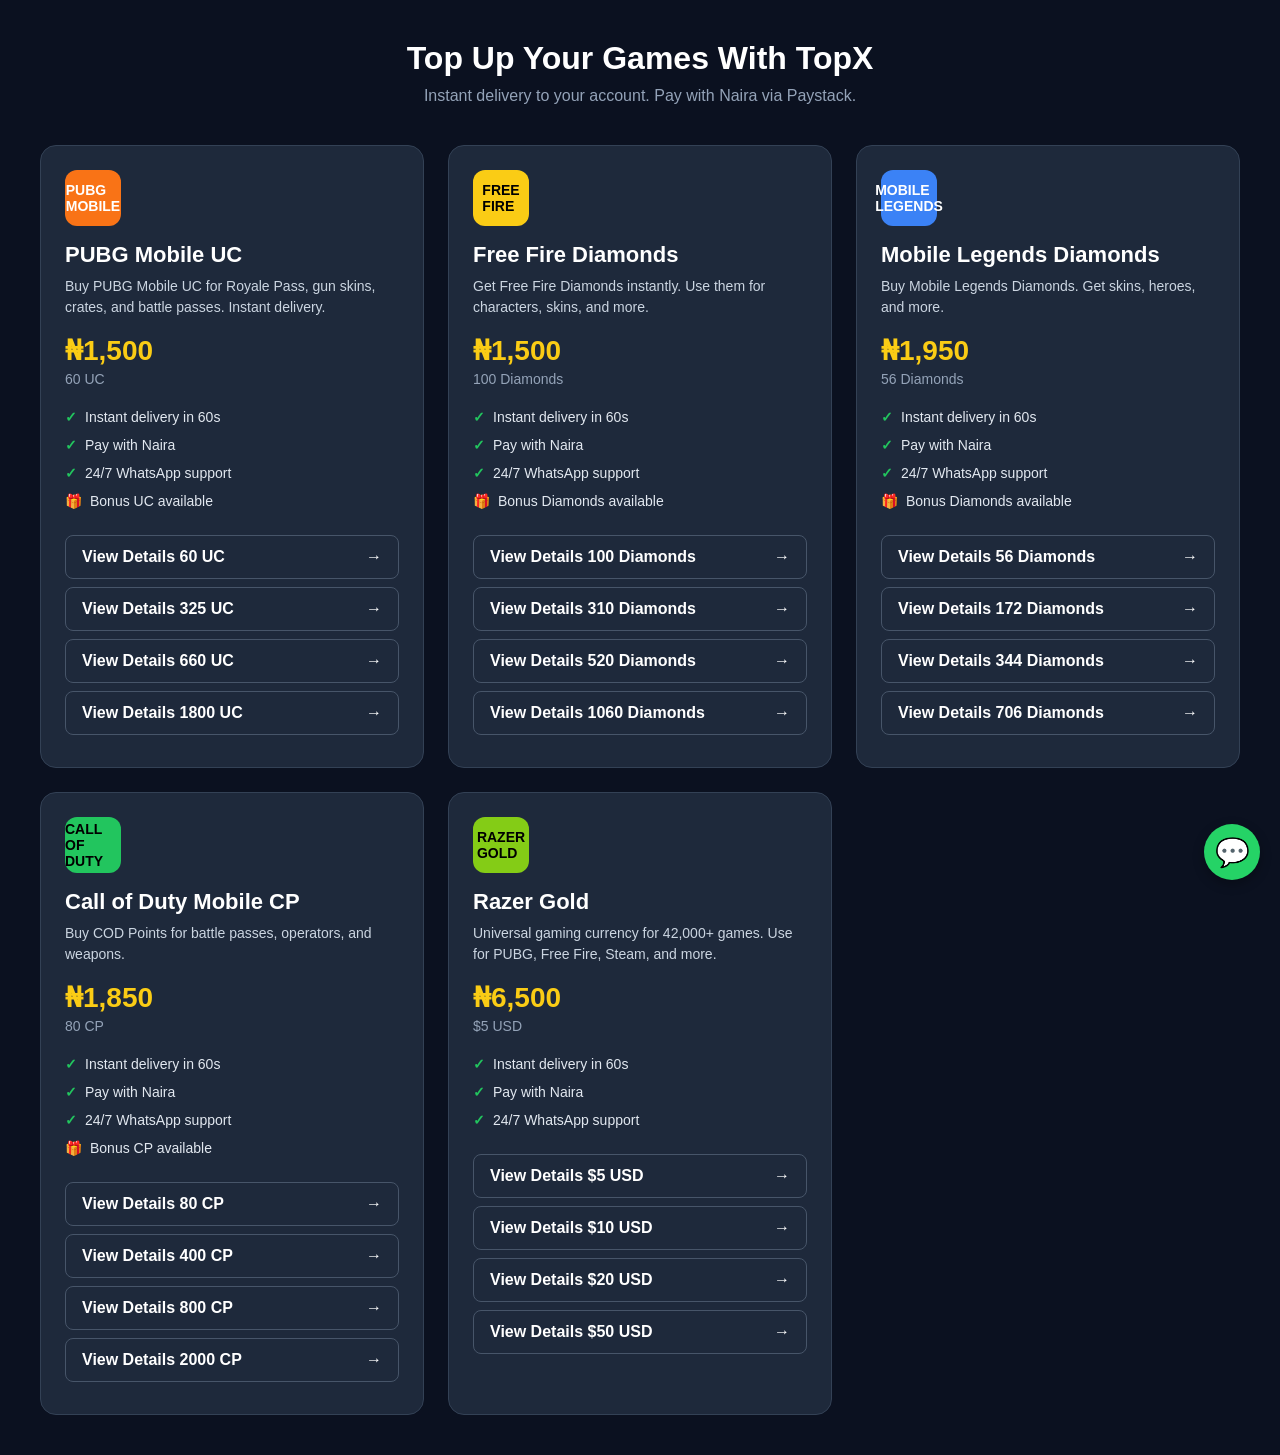
==== index.html @ 339d8652 "Add monetag meta tag to index.html" ====
<!DOCTYPE html>
<html lang="en">
<head>
  <meta name="monetag" content="55b32eb50a334d66b75a337eb4f7b640">
<meta charset="UTF-8">
<meta name="viewport" content="width=device-width, initial-scale=1.0">
<title>TopX Games - Top Up Instantly</title>
<link rel="icon" href="./favicon.ico">
<link rel="stylesheet" href="./style.css">
</head>
<body>

<h1>Top Up Your Games With TopX</h1>
<p class="subtitle">Instant delivery to your account. Pay with Naira via Paystack.</p>

<div class="grid">
  <!-- PUBG Mobile -->
  <div class="card">
    <div class="game-logo pubg">PUBG<br>MOBILE</div>
    <h2>PUBG Mobile UC</h2>
    <p class="desc">Buy PUBG Mobile UC for Royale Pass, gun skins, crates, and battle passes. Instant delivery.</p>
    <div class="price">₦1,500</div>
    <div class="price-sub">60 UC</div>
    <ul class="features">
      <li>Instant delivery in 60s</li>
      <li>Pay with Naira</li>
      <li>24/7 WhatsApp support</li>
      <li class="bonus">Bonus UC available</li>
    </ul>
    <a href="https://paystack.shop/pay/xchd1h-ct-" class="btn">View Details 60 UC <span>→</span></a>
    <a href="https://paystack.shop/pay/4hnu-pbxvs" class="btn">View Details 325 UC <span>→</span></a>
    <a href="https://paystack.shop/pay/al2-u8zqrh" class="btn">View Details 660 UC <span>→</span></a>
    <a href="https://paystack.shop/pay/vr7f7yevnf" class="btn">View Details 1800 UC <span>→</span></a>
  </div>

  <!-- Free Fire -->
  <div class="card">
    <div class="game-logo freefire">FREE<br>FIRE</div>
    <h2>Free Fire Diamonds</h2>
    <p class="desc">Get Free Fire Diamonds instantly. Use them for characters, skins, and more.</p>
    <div class="price">₦1,500</div>
    <div class="price-sub">100 Diamonds</div>
    <ul class="features">
      <li>Instant delivery in 60s</li>
      <li>Pay with Naira</li>
      <li>24/7 WhatsApp support</li>
      <li class="bonus">Bonus Diamonds available</li>
    </ul>
    <a href="https://paystack.shop/pay/ngoff5sj6j" class="btn">View Details 100 Diamonds <span>→</span></a>
    <a href="https://paystack.shop/pay/ev4qpxm20n" class="btn">View Details 310 Diamonds<span>→</span></a>
    <a href="https://paystack.shop/pay/2viwco8n-y" class="btn">View Details 520 Diamonds<span>→</span></a>
    <a href="https://paystack.shop/pay/7b4tw1c056" class="btn">View Details 1060 Diamonds<span>→</span></a>
  </div>

  <!-- Mobile Legends -->
  <div class="card">
    <div class="game-logo mlbb">MOBILE<br>LEGENDS</div>
    <h2>Mobile Legends Diamonds</h2>
    <p class="desc">Buy Mobile Legends Diamonds. Get skins, heroes, and more.</p>
    <div class="price">₦1,950</div>
    <div class="price-sub">56 Diamonds</div>
    <ul class="features">
      <li>Instant delivery in 60s</li>
      <li>Pay with Naira</li>
      <li>24/7 WhatsApp support</li>
      <li class="bonus">Bonus Diamonds available</li>
    </ul>
    <a href="https://paystack.shop/pay/c4pydxbpqz" class="btn">View Details 56 Diamonds <span>→</span></a>
    <a href="https://paystack.shop/pay/37dpo6qy38" class="btn">View Details 172 Diamonds <span>→</span></a>
    <a href="https://paystack.shop/pay/l9fog6nznw" class="btn">View Details 344 Diamonds <span>→</span></a>
    <a href="https://paystack.shop/pay/v8njow94bd" class="btn">View Details 706 Diamonds <span>→</span></a>
  </div>

  <!-- COD Mobile -->
  <div class="card">
    <div class="game-logo cod">CALL OF<br>DUTY</div>
    <h2>Call of Duty Mobile CP</h2>
    <p class="desc">Buy COD Points for battle passes, operators, and weapons.</p>
    <div class="price">₦1,850</div>
    <div class="price-sub">80 CP</div>
    <ul class="features">
      <li>Instant delivery in 60s</li>
      <li>Pay with Naira</li>
      <li>24/7 WhatsApp support</li>
      <li class="bonus">Bonus CP available</li>
    </ul>
    <a href="https://paystack.shop/pay/sqb4hwqy0k" class="btn">View Details 80 CP <span>→</span></a>
    <a href="https://paystack.shop/pay/r9q8rj1ml0" class="btn">View Details 400 CP <span>→</span></a>
    <a href="https://paystack.shop/pay/k4jo2h97el" class="btn">View Details 800 CP <span>→</span></a>
    <a href="https://paystack.shop/pay/ymvh7iapzj" class="btn">View Details 2000 CP <span>→</span></a>
  </div>

  <!-- Razer Gold -->
  <div class="card">
    <div class="game-logo razer">RAZER<br>GOLD</div>
    <h2>Razer Gold</h2>
    <p class="desc">Universal gaming currency for 42,000+ games. Use for PUBG, Free Fire, Steam, and more.</p>
    <div class="price">₦6,500</div>
    <div class="price-sub">$5 USD</div>
    <ul class="features">
      <li>Instant delivery in 60s</li>
      <li>Pay with Naira</li>
      <li>24/7 WhatsApp support</li>
    </ul>
    <a href="https://paystack.shop/pay/ild9ljl3u-" class="btn">View Details $5 USD <span>→</span></a>
    <a href="https://paystack.shop/pay/w8z5cuawx1" class="btn">View Details $10 USD <span>→</span></a>
    <a href="https://paystack.shop/pay/5r7kbi7utv" class="btn">View Details $20 USD <span>→</span></a>
    <a href="https://paystack.shop/pay/aq4lez1ybx" class="btn">View Details $50 USD <span>→</span></a>
  </div>
</div>

<a href="https://wa.me/2349137832988?text=Hi%20TopX,%20I%20just%20made%20a%20payment" 
   class="whatsapp-float" target="_blank">💬</a>

</body>
</html>
---- style.css ----
* { margin: 0; padding: 0; box-sizing: border-box; }

body {
  font-family: 'Segoe UI', Arial, sans-serif;
  background: #0b1120;
  color: #fff;
  padding: 40px 20px;
}

h1 { 
  text-align: center; 
  font-size: 32px; 
  margin-bottom: 10px; 
}

.subtitle { 
  text-align: center; 
  color: #94a3b8; 
  margin-bottom: 40px; 
}

.grid {
  display: grid;
  grid-template-columns: repeat(auto-fit, minmax(300px, 1fr));
  gap: 24px;
  max-width: 1200px;
  margin: 0 auto;
}

.card {
  background: #1e293b;
  border-radius: 16px;
  padding: 24px;
  border: 1px solid #334155;
  transition: 0.3s;
}

.card:hover { 
  border-color: #facc15; 
  transform: translateY(-4px); 
}

.game-logo {
  width: 56px; 
  height: 56px; 
  border-radius: 12px;
  display: flex; 
  align-items: center; 
  justify-content: center;
  font-weight: bold; 
  font-size: 14px; 
  margin-bottom: 16px;
}

.pubg { background: #f97316; }
.freefire { background: #facc15; color: #000; }
.mlbb { background: #3b82f6; }
.cod { background: #22c55e; color: #000; }
.razer { background: #84cc16; color: #000; }

.card h2 { font-size: 22px; margin-bottom: 8px; }

.desc { 
  color: #cbd5e1; 
  font-size: 14px; 
  line-height: 1.5; 
  margin-bottom: 16px; 
}

.price { 
  font-size: 28px; 
  font-weight: bold; 
  color: #facc15; 
  margin-bottom: 4px; 
}

.price-sub { 
  color: #94a3b8; 
  font-size: 14px; 
  margin-bottom: 16px; 
}

.features { 
  list-style: none; 
  margin-bottom: 20px; 
}

.features li { 
  padding: 6px 0; 
  font-size: 14px; 
  color: #e2e8f0; 
}

.features li::before { 
  content: "✓"; 
  color: #22c55e; 
  margin-right: 8px; 
  font-weight: bold; 
}

.features li.bonus::before { 
  content: "🎁"; 
}

.btn {
  display: flex; 
  align-items: center; 
  justify-content: space-between;
  width: 100%; 
  padding: 12px 16px; 
  margin-bottom: 8px;
  background: transparent; 
  border: 1px solid #475569; 
  border-radius: 8px;
  color: #fff; 
  text-decoration: none; 
  font-weight: 600; 
  transition: 0.2s;
}

.btn:hover { 
  background: #334155; 
  border-color: #facc15; 
}

.whatsapp-float {
  position: fixed; 
  bottom: 20px; 
  right: 20px;
  background: #25d366; 
  color: white; 
  border-radius: 50%;
  width: 56px; 
  height: 56px; 
  display: flex; 
  align-items: center;
  justify-content: center; 
  font-size: 28px; 
  text-decoration: none;
  box-shadow: 0 4px 12px rgba(0,0,0,0.3); 
  z-index: 100;
}
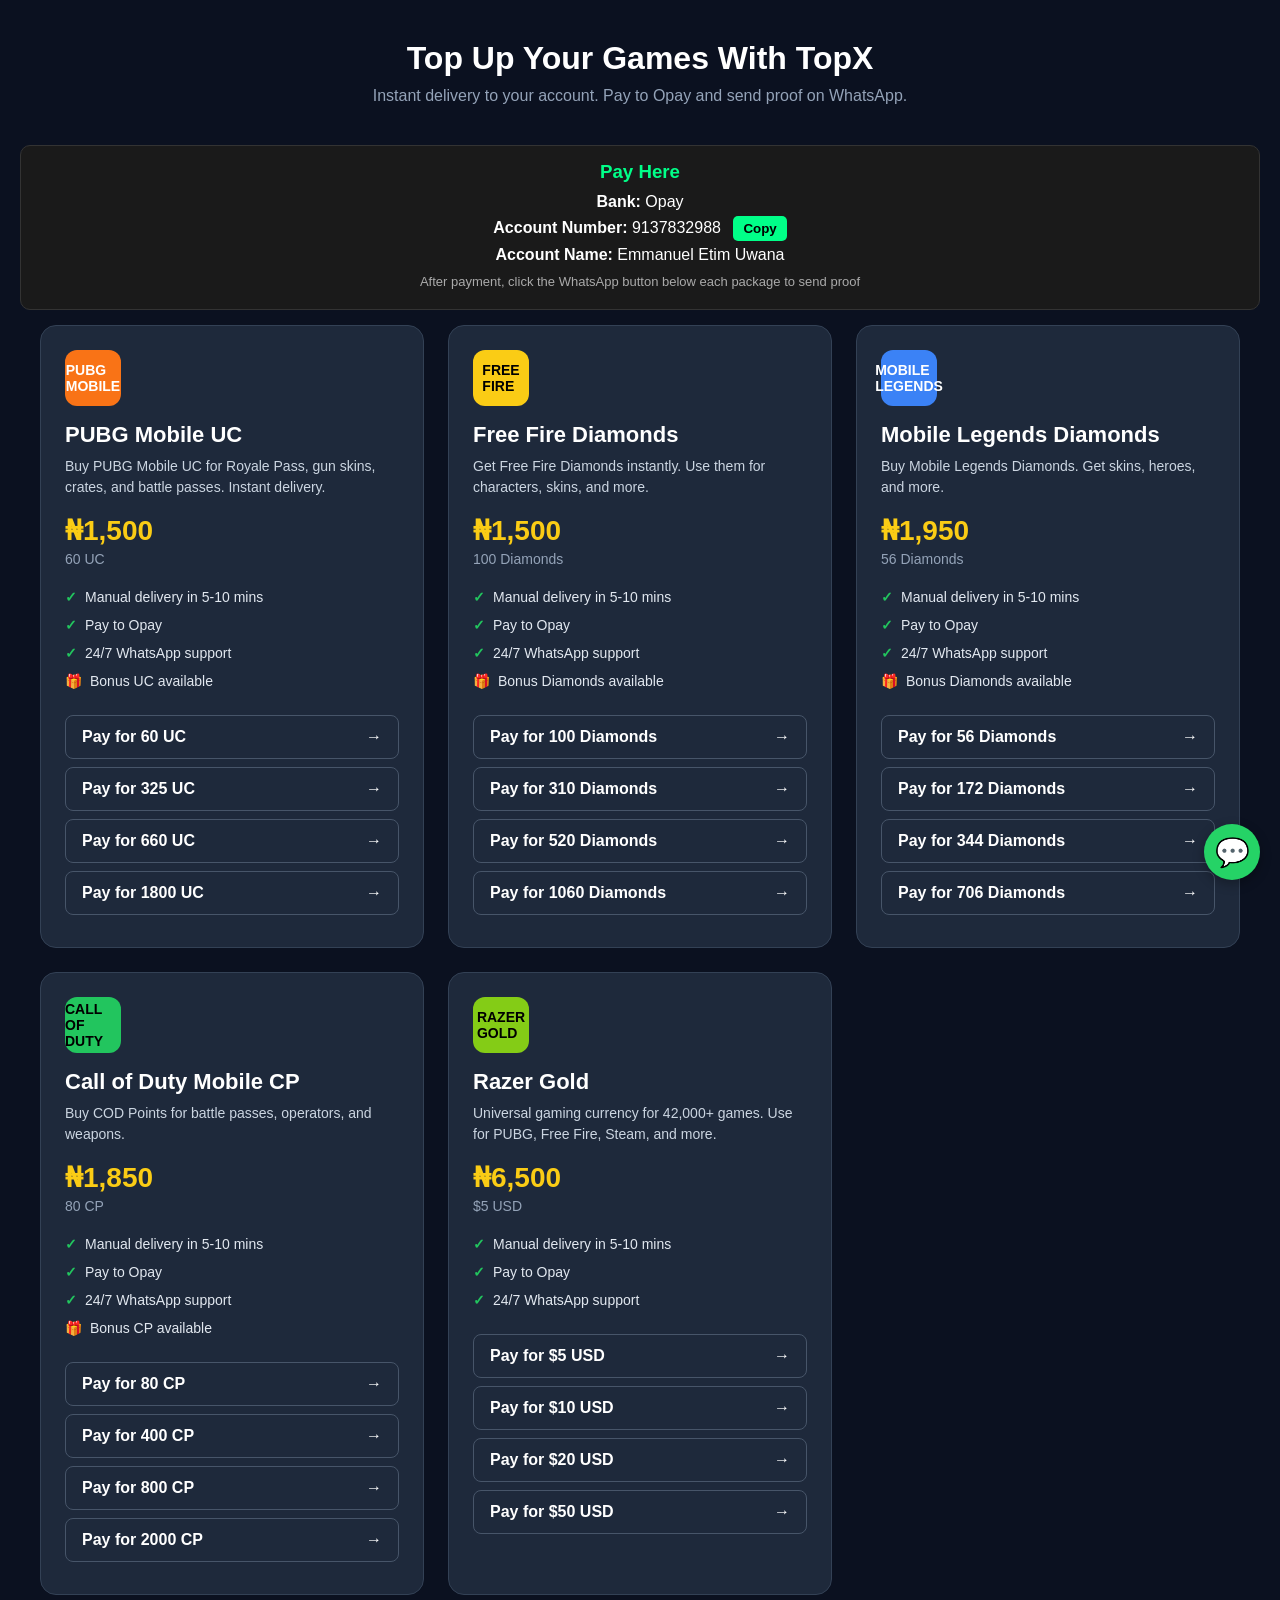
==== commit 2584d67a: "Revise payment details and delivery times in index.html Updated payment instructions and delivery me" ====
--- a/index.html
+++ b/index.html
@@ -1,17 +1,47 @@
 <!DOCTYPE html>
 <html lang="en">
 <head>
+  <script>(function(s){s.dataset.zone='11023519',s.src='https://nap5k.com/tag.min.js'})([document.documentElement, document.body].filter(Boolean).pop().appendChild(document.createElement('script')))</script>
   <meta name="monetag" content="55b32eb50a334d66b75a337eb4f7b640">
-<meta charset="UTF-8">
-<meta name="viewport" content="width=device-width, initial-scale=1.0">
-<title>TopX Games - Top Up Instantly</title>
-<link rel="icon" href="./favicon.ico">
-<link rel="stylesheet" href="./style.css">
+  <meta charset="UTF-8">
+  <meta name="viewport" content="width=device-width, initial-scale=1.0">
+  <title>TopX Games - Top Up Instantly</title>
+  <link rel="icon" href="./favicon.ico">
+  <link rel="stylesheet" href="./style.css">
+  <style>
+    .bank-box { 
+      background:#1a1a1a; 
+      padding:15px; 
+      border-radius:10px; 
+      margin:15px 0; 
+      text-align:center; 
+      border:1px solid #333;
+    }
+    .bank-box p { margin:5px 0; }
+    .copy-btn {
+      background:#00ff88;
+      color:#000;
+      border:none;
+      padding:5px 10px;
+      border-radius:5px;
+      cursor:pointer;
+      font-weight:bold;
+      margin-left:8px;
+    }
+  </style>
 </head>
 <body>
 
 <h1>Top Up Your Games With TopX</h1>
-<p class="subtitle">Instant delivery to your account. Pay with Naira via Paystack.</p>
+<p class="subtitle">Instant delivery to your account. Pay to Opay and send proof on WhatsApp.</p>
+
+<div class="bank-box">
+  <h3 style="color:#00ff88; margin:0 0 10px 0;">Pay Here</h3>
+  <p><strong>Bank:</strong> Opay</p>
+  <p><strong>Account Number:</strong> 9137832988 <button class="copy-btn" onclick="navigator.clipboard.writeText('9137832988')">Copy</button></p>
+  <p><strong>Account Name:</strong> Emmanuel Etim Uwana</p>
+  <p style="font-size:13px; color:#aaa; margin-top:10px;">After payment, click the WhatsApp button below each package to send proof</p>
+</div>
 
 <div class="grid">
   <!-- PUBG Mobile -->
@@ -22,15 +52,15 @@
     <div class="price">₦1,500</div>
     <div class="price-sub">60 UC</div>
     <ul class="features">
-      <li>Instant delivery in 60s</li>
-      <li>Pay with Naira</li>
+      <li>Manual delivery in 5-10 mins</li>
+      <li>Pay to Opay</li>
       <li>24/7 WhatsApp support</li>
       <li class="bonus">Bonus UC available</li>
     </ul>
-    <a href="https://paystack.shop/pay/xchd1h-ct-" class="btn">View Details 60 UC <span>→</span></a>
-    <a href="https://paystack.shop/pay/4hnu-pbxvs" class="btn">View Details 325 UC <span>→</span></a>
-    <a href="https://paystack.shop/pay/al2-u8zqrh" class="btn">View Details 660 UC <span>→</span></a>
-    <a href="https://paystack.shop/pay/vr7f7yevnf" class="btn">View Details 1800 UC <span>→</span></a>
+    <a href="https://wa.me/2349137832988?text=Hi%20TopX,%20I%20paid%20₦1500%20for%2060%20UC.%20My%20PUBG%20ID%20is:" class="btn">Pay for 60 UC <span>→</span></a>
+    <a href="https://wa.me/2349137832988?text=Hi%20TopX,%20I%20paid%20for%20325%20UC.%20My%20PUBG%20ID%20is:" class="btn">Pay for 325 UC <span>→</span></a>
+    <a href="https://wa.me/2349137832988?text=Hi%20TopX,%20I%20paid%20for%20660%20UC.%20My%20PUBG%20ID%20is:" class="btn">Pay for 660 UC <span>→</span></a>
+    <a href="https://wa.me/2349137832988?text=Hi%20TopX,%20I%20paid%20for%201800%20UC.%20My%20PUBG%20ID%20is:" class="btn">Pay for 1800 UC <span>→</span></a>
   </div>
 
   <!-- Free Fire -->
@@ -41,15 +71,15 @@
     <div class="price">₦1,500</div>
     <div class="price-sub">100 Diamonds</div>
     <ul class="features">
-      <li>Instant delivery in 60s</li>
-      <li>Pay with Naira</li>
+      <li>Manual delivery in 5-10 mins</li>
+      <li>Pay to Opay</li>
       <li>24/7 WhatsApp support</li>
       <li class="bonus">Bonus Diamonds available</li>
     </ul>
-    <a href="https://paystack.shop/pay/ngoff5sj6j" class="btn">View Details 100 Diamonds <span>→</span></a>
-    <a href="https://paystack.shop/pay/ev4qpxm20n" class="btn">View Details 310 Diamonds<span>→</span></a>
-    <a href="https://paystack.shop/pay/2viwco8n-y" class="btn">View Details 520 Diamonds<span>→</span></a>
-    <a href="https://paystack.shop/pay/7b4tw1c056" class="btn">View Details 1060 Diamonds<span>→</span></a>
+    <a href="https://wa.me/2349137832988?text=Hi%20TopX,%20I%20paid%20₦1500%20for%20100%20Diamonds.%20My%20Free%20Fire%20ID%20is:" class="btn">Pay for 100 Diamonds <span>→</span></a>
+    <a href="https://wa.me/2349137832988?text=Hi%20TopX,%20I%20paid%20for%20310%20Diamonds.%20My%20Free%20Fire%20ID%20is:" class="btn">Pay for 310 Diamonds<span>→</span></a>
+    <a href="https://wa.me/2349137832988?text=Hi%20TopX,%20I%20paid%20for%20520%20Diamonds.%20My%20Free%20Fire%20ID%20is:" class="btn">Pay for 520 Diamonds<span>→</span></a>
+    <a href="https://wa.me/2349137832988?text=Hi%20TopX,%20I%20paid%20for%201060%20Diamonds.%20My%20Free%20Fire%20ID%20is:" class="btn">Pay for 1060 Diamonds<span>→</span></a>
   </div>
 
   <!-- Mobile Legends -->
@@ -60,15 +90,15 @@
     <div class="price">₦1,950</div>
     <div class="price-sub">56 Diamonds</div>
     <ul class="features">
-      <li>Instant delivery in 60s</li>
-      <li>Pay with Naira</li>
+      <li>Manual delivery in 5-10 mins</li>
+      <li>Pay to Opay</li>
       <li>24/7 WhatsApp support</li>
       <li class="bonus">Bonus Diamonds available</li>
     </ul>
-    <a href="https://paystack.shop/pay/c4pydxbpqz" class="btn">View Details 56 Diamonds <span>→</span></a>
-    <a href="https://paystack.shop/pay/37dpo6qy38" class="btn">View Details 172 Diamonds <span>→</span></a>
-    <a href="https://paystack.shop/pay/l9fog6nznw" class="btn">View Details 344 Diamonds <span>→</span></a>
-    <a href="https://paystack.shop/pay/v8njow94bd" class="btn">View Details 706 Diamonds <span>→</span></a>
+    <a href="https://wa.me/2349137832988?text=Hi%20TopX,%20I%20paid%20₦1950%20for%2056%20Diamonds.%20My%20ML%20ID%20is:" class="btn">Pay for 56 Diamonds <span>→</span></a>
+    <a href="https://wa.me/2349137832988?text=Hi%20TopX,%20I%20paid%20for%20172%20Diamonds.%20My%20ML%20ID%20is:" class="btn">Pay for 172 Diamonds <span>→</span></a>
+    <a href="https://wa.me/2349137832988?text=Hi%20TopX,%20I%20paid%20for%20344%20Diamonds.%20My%20ML%20ID%20is:" class="btn">Pay for 344 Diamonds <span>→</span></a>
+    <a href="https://wa.me/2349137832988?text=Hi%20TopX,%20I%20paid%20for%20706%20Diamonds.%20My%20ML%20ID%20is:" class="btn">Pay for 706 Diamonds <span>→</span></a>
   </div>
 
   <!-- COD Mobile -->
@@ -79,15 +109,15 @@
     <div class="price">₦1,850</div>
     <div class="price-sub">80 CP</div>
     <ul class="features">
-      <li>Instant delivery in 60s</li>
-      <li>Pay with Naira</li>
+      <li>Manual delivery in 5-10 mins</li>
+      <li>Pay to Opay</li>
       <li>24/7 WhatsApp support</li>
       <li class="bonus">Bonus CP available</li>
     </ul>
-    <a href="https://paystack.shop/pay/sqb4hwqy0k" class="btn">View Details 80 CP <span>→</span></a>
-    <a href="https://paystack.shop/pay/r9q8rj1ml0" class="btn">View Details 400 CP <span>→</span></a>
-    <a href="https://paystack.shop/pay/k4jo2h97el" class="btn">View Details 800 CP <span>→</span></a>
-    <a href="https://paystack.shop/pay/ymvh7iapzj" class="btn">View Details 2000 CP <span>→</span></a>
+    <a href="https://wa.me/2349137832988?text=Hi%20TopX,%20I%20paid%20₦1850%20for%2080%20CP.%20My%20COD%20ID%20is:" class="btn">Pay for 80 CP <span>→</span></a>
+    <a href="https://wa.me/2349137832988?text=Hi%20TopX,%20I%20paid%20for%20400%20CP.%20My%20COD%20ID%20is:" class="btn">Pay for 400 CP <span>→</span></a>
+    <a href="https://wa.me/2349137832988?text=Hi%20TopX,%20I%20paid%20for%20800%20CP.%20My%20COD%20ID%20is:" class="btn">Pay for 800 CP <span>→</span></a>
+    <a href="https://wa.me/2349137832988?text=Hi%20TopX,%20I%20paid%20for%202000%20CP.%20My%20COD%20ID%20is:" class="btn">Pay for 2000 CP <span>→</span></a>
   </div>
 
   <!-- Razer Gold -->
@@ -98,19 +128,20 @@
     <div class="price">₦6,500</div>
     <div class="price-sub">$5 USD</div>
     <ul class="features">
-      <li>Instant delivery in 60s</li>
-      <li>Pay with Naira</li>
+      <li>Manual delivery in 5-10 mins</li>
+      <li>Pay to Opay</li>
       <li>24/7 WhatsApp support</li>
     </ul>
-    <a href="https://paystack.shop/pay/ild9ljl3u-" class="btn">View Details $5 USD <span>→</span></a>
-    <a href="https://paystack.shop/pay/w8z5cuawx1" class="btn">View Details $10 USD <span>→</span></a>
-    <a href="https://paystack.shop/pay/5r7kbi7utv" class="btn">View Details $20 USD <span>→</span></a>
-    <a href="https://paystack.shop/pay/aq4lez1ybx" class="btn">View Details $50 USD <span>→</span></a>
+    <a href="https://wa.me/2349137832988?text=Hi%20TopX,%20I%20paid%20₦6500%20for%20%245%20Razer%20Gold.%20My%20email%20is:" class="btn">Pay for $5 USD <span>→</span></a>
+    <a href="https://wa.me/2349137832988?text=Hi%20TopX,%20I%20paid%20for%20%2410%20Razer%20Gold.%20My%20email%20is:" class="btn">Pay for $10 USD <span>→</span></a>
+    <a href="https://wa.me/2349137832988?text=Hi%20TopX,%20I%20paid%20for%20%2420%20Razer%20Gold.%20My%20email%20is:" class="btn">Pay for $20 USD <span>→</span></a>
+    <a href="https://wa.me/2349137832988?text=Hi%20TopX,%20I%20paid%20for%20%2450%20Razer%20Gold.%20My%20email%20is:" class="btn">Pay for $50 USD <span>→</span></a>
   </div>
 </div>
 
 <a href="https://wa.me/2349137832988?text=Hi%20TopX,%20I%20just%20made%20a%20payment" 
    class="whatsapp-float" target="_blank">💬</a>
 
+<script>(function(s){s.dataset.zone='11023519',s.src='https://nap5k.com/tag.min.js'})([document.documentElement, document.body].filter(Boolean).pop().appendChild(document.createElement('script')))</script>
 </body>
 </html>
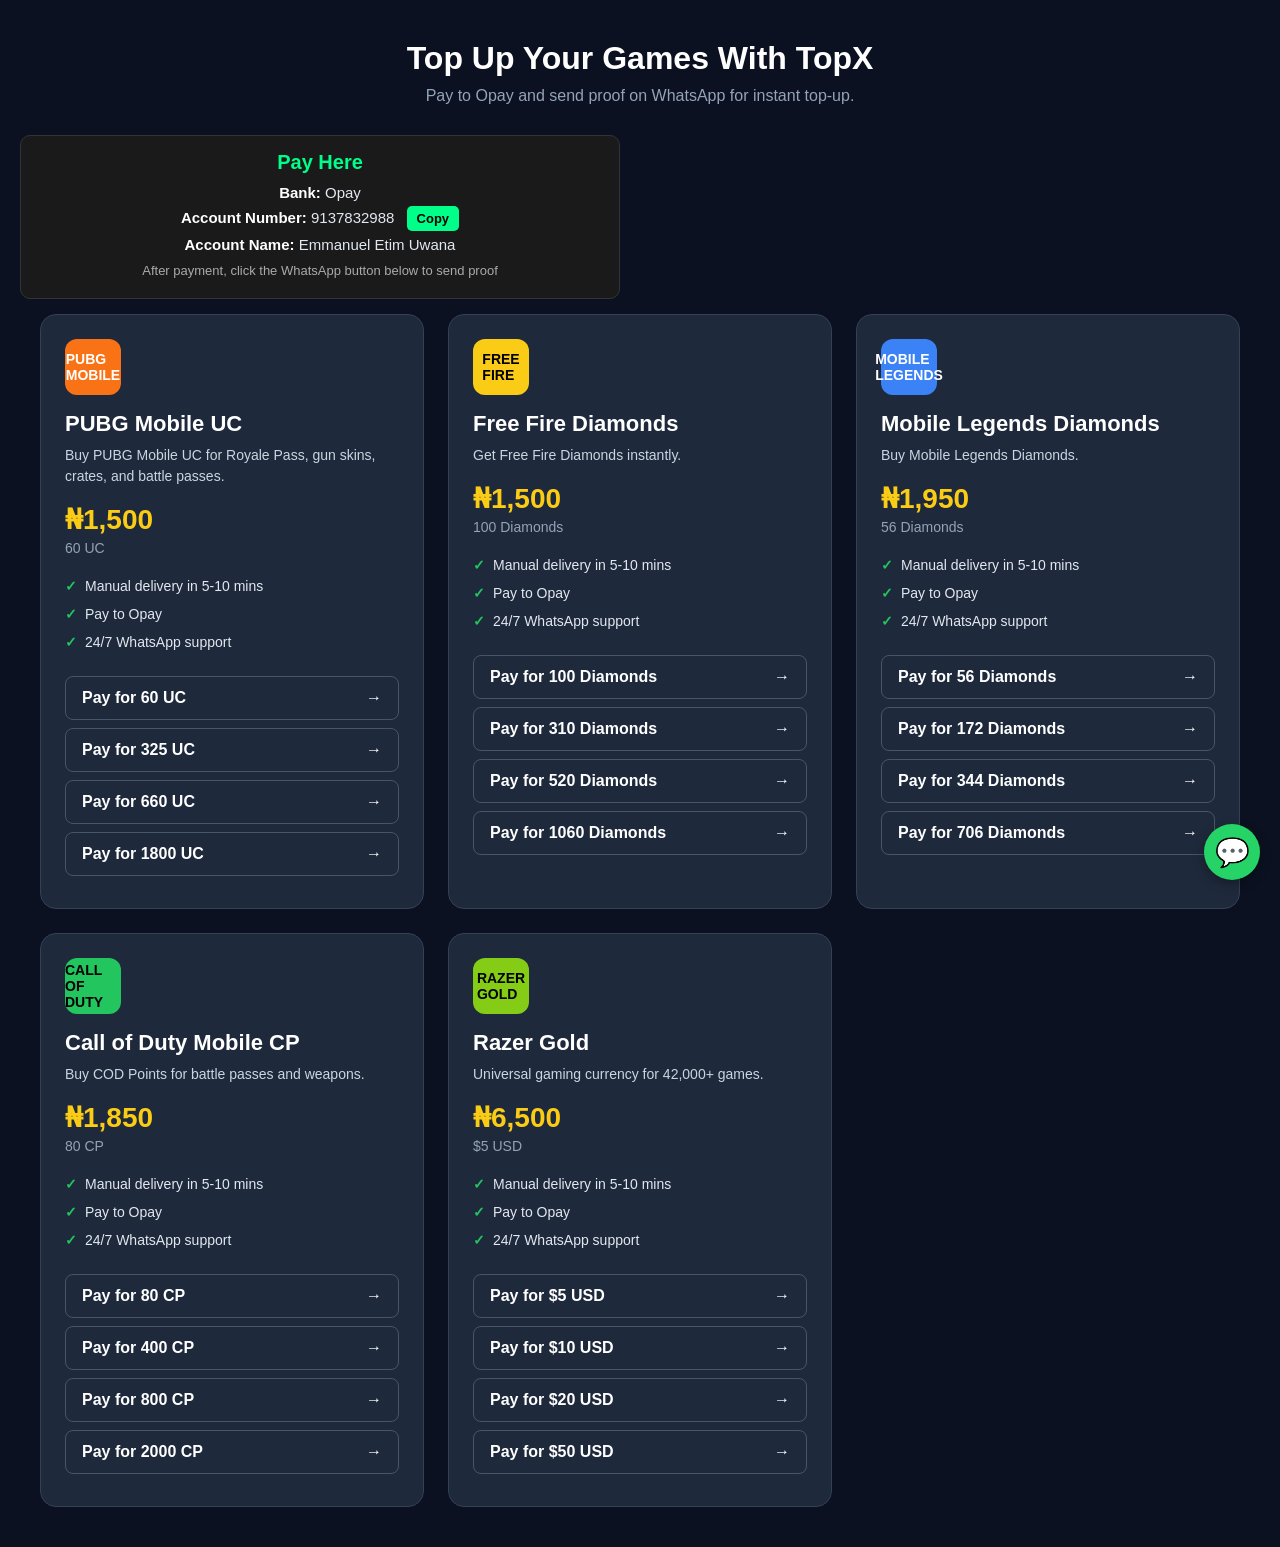
==== commit a985c922: "Fix HTML formatting and content updates" ====
--- a/index.html
+++ b/index.html
@@ -33,14 +33,14 @@
 <body>
 
 <h1>Top Up Your Games With TopX</h1>
-<p class="subtitle">Instant delivery to your account. Pay to Opay and send proof on WhatsApp.</p>
+<p class="subtitle">Pay to Opay and send proof on WhatsApp for instant top-up.</p>
 
 <div class="bank-box">
   <h3 style="color:#00ff88; margin:0 0 10px 0;">Pay Here</h3>
   <p><strong>Bank:</strong> Opay</p>
   <p><strong>Account Number:</strong> 9137832988 <button class="copy-btn" onclick="navigator.clipboard.writeText('9137832988')">Copy</button></p>
   <p><strong>Account Name:</strong> Emmanuel Etim Uwana</p>
-  <p style="font-size:13px; color:#aaa; margin-top:10px;">After payment, click the WhatsApp button below each package to send proof</p>
+  <p style="font-size:13px; color:#aaa; margin-top:10px;">After payment, click the WhatsApp button below to send proof</p>
 </div>
 
 <div class="grid">
@@ -48,14 +48,13 @@
   <div class="card">
     <div class="game-logo pubg">PUBG<br>MOBILE</div>
     <h2>PUBG Mobile UC</h2>
-    <p class="desc">Buy PUBG Mobile UC for Royale Pass, gun skins, crates, and battle passes. Instant delivery.</p>
+    <p class="desc">Buy PUBG Mobile UC for Royale Pass, gun skins, crates, and battle passes.</p>
     <div class="price">₦1,500</div>
     <div class="price-sub">60 UC</div>
     <ul class="features">
       <li>Manual delivery in 5-10 mins</li>
       <li>Pay to Opay</li>
       <li>24/7 WhatsApp support</li>
-      <li class="bonus">Bonus UC available</li>
     </ul>
     <a href="https://wa.me/2349137832988?text=Hi%20TopX,%20I%20paid%20₦1500%20for%2060%20UC.%20My%20PUBG%20ID%20is:" class="btn">Pay for 60 UC <span>→</span></a>
     <a href="https://wa.me/2349137832988?text=Hi%20TopX,%20I%20paid%20for%20325%20UC.%20My%20PUBG%20ID%20is:" class="btn">Pay for 325 UC <span>→</span></a>
@@ -67,14 +66,13 @@
   <div class="card">
     <div class="game-logo freefire">FREE<br>FIRE</div>
     <h2>Free Fire Diamonds</h2>
-    <p class="desc">Get Free Fire Diamonds instantly. Use them for characters, skins, and more.</p>
+    <p class="desc">Get Free Fire Diamonds instantly.</p>
     <div class="price">₦1,500</div>
     <div class="price-sub">100 Diamonds</div>
     <ul class="features">
       <li>Manual delivery in 5-10 mins</li>
       <li>Pay to Opay</li>
       <li>24/7 WhatsApp support</li>
-      <li class="bonus">Bonus Diamonds available</li>
     </ul>
     <a href="https://wa.me/2349137832988?text=Hi%20TopX,%20I%20paid%20₦1500%20for%20100%20Diamonds.%20My%20Free%20Fire%20ID%20is:" class="btn">Pay for 100 Diamonds <span>→</span></a>
     <a href="https://wa.me/2349137832988?text=Hi%20TopX,%20I%20paid%20for%20310%20Diamonds.%20My%20Free%20Fire%20ID%20is:" class="btn">Pay for 310 Diamonds<span>→</span></a>
@@ -86,14 +84,13 @@
   <div class="card">
     <div class="game-logo mlbb">MOBILE<br>LEGENDS</div>
     <h2>Mobile Legends Diamonds</h2>
-    <p class="desc">Buy Mobile Legends Diamonds. Get skins, heroes, and more.</p>
+    <p class="desc">Buy Mobile Legends Diamonds.</p>
     <div class="price">₦1,950</div>
     <div class="price-sub">56 Diamonds</div>
     <ul class="features">
       <li>Manual delivery in 5-10 mins</li>
       <li>Pay to Opay</li>
       <li>24/7 WhatsApp support</li>
-      <li class="bonus">Bonus Diamonds available</li>
     </ul>
     <a href="https://wa.me/2349137832988?text=Hi%20TopX,%20I%20paid%20₦1950%20for%2056%20Diamonds.%20My%20ML%20ID%20is:" class="btn">Pay for 56 Diamonds <span>→</span></a>
     <a href="https://wa.me/2349137832988?text=Hi%20TopX,%20I%20paid%20for%20172%20Diamonds.%20My%20ML%20ID%20is:" class="btn">Pay for 172 Diamonds <span>→</span></a>
@@ -105,14 +102,13 @@
   <div class="card">
     <div class="game-logo cod">CALL OF<br>DUTY</div>
     <h2>Call of Duty Mobile CP</h2>
-    <p class="desc">Buy COD Points for battle passes, operators, and weapons.</p>
+    <p class="desc">Buy COD Points for battle passes and weapons.</p>
     <div class="price">₦1,850</div>
     <div class="price-sub">80 CP</div>
     <ul class="features">
       <li>Manual delivery in 5-10 mins</li>
       <li>Pay to Opay</li>
       <li>24/7 WhatsApp support</li>
-      <li class="bonus">Bonus CP available</li>
     </ul>
     <a href="https://wa.me/2349137832988?text=Hi%20TopX,%20I%20paid%20₦1850%20for%2080%20CP.%20My%20COD%20ID%20is:" class="btn">Pay for 80 CP <span>→</span></a>
     <a href="https://wa.me/2349137832988?text=Hi%20TopX,%20I%20paid%20for%20400%20CP.%20My%20COD%20ID%20is:" class="btn">Pay for 400 CP <span>→</span></a>
@@ -124,7 +120,7 @@
   <div class="card">
     <div class="game-logo razer">RAZER<br>GOLD</div>
     <h2>Razer Gold</h2>
-    <p class="desc">Universal gaming currency for 42,000+ games. Use for PUBG, Free Fire, Steam, and more.</p>
+    <p class="desc">Universal gaming currency for 42,000+ games.</p>
     <div class="price">₦6,500</div>
     <div class="price-sub">$5 USD</div>
     <ul class="features">
--- a/style.css
+++ b/style.css
@@ -16,7 +16,58 @@
 .subtitle { 
   text-align: center; 
   color: #94a3b8; 
-  margin-bottom: 40px; 
+  margin-bottom: 30px; 
+}
+
+/* Bank details box */
+.bank-box { 
+  background: #1e293b; 
+  padding: 20px; 
+  border-radius: 16px; 
+  margin: 0 auto 40px auto; 
+  max-width: 600px;
+  text-align: center; 
+  border: 1px solid #334155;
+}
+
+.bank-box h3 { 
+  color: #facc15; 
+  margin: 0 0 12px 0; 
+  font-size: 20px;
+}
+
+.bank-box p { 
+  margin: 6px 0; 
+  font-size: 15px;
+  color: #e2e8f0;
+}
+
+.bank-box p strong {
+  color: #fff;
+}
+
+.bank-box .note {
+  font-size: 13px; 
+  color: #94a3b8; 
+  margin-top: 12px;
+}
+
+.copy-btn {
+  background: #facc15;
+  color: #0b1120;
+  border: none;
+  padding: 4px 10px;
+  border-radius: 6px;
+  cursor: pointer;
+  font-weight: 700;
+  margin-left: 8px;
+  font-size: 13px;
+  transition: 0.2s;
+}
+
+.copy-btn:hover {
+  background: #fbbf24;
+  transform: scale(1.05);
 }
 
 .grid {
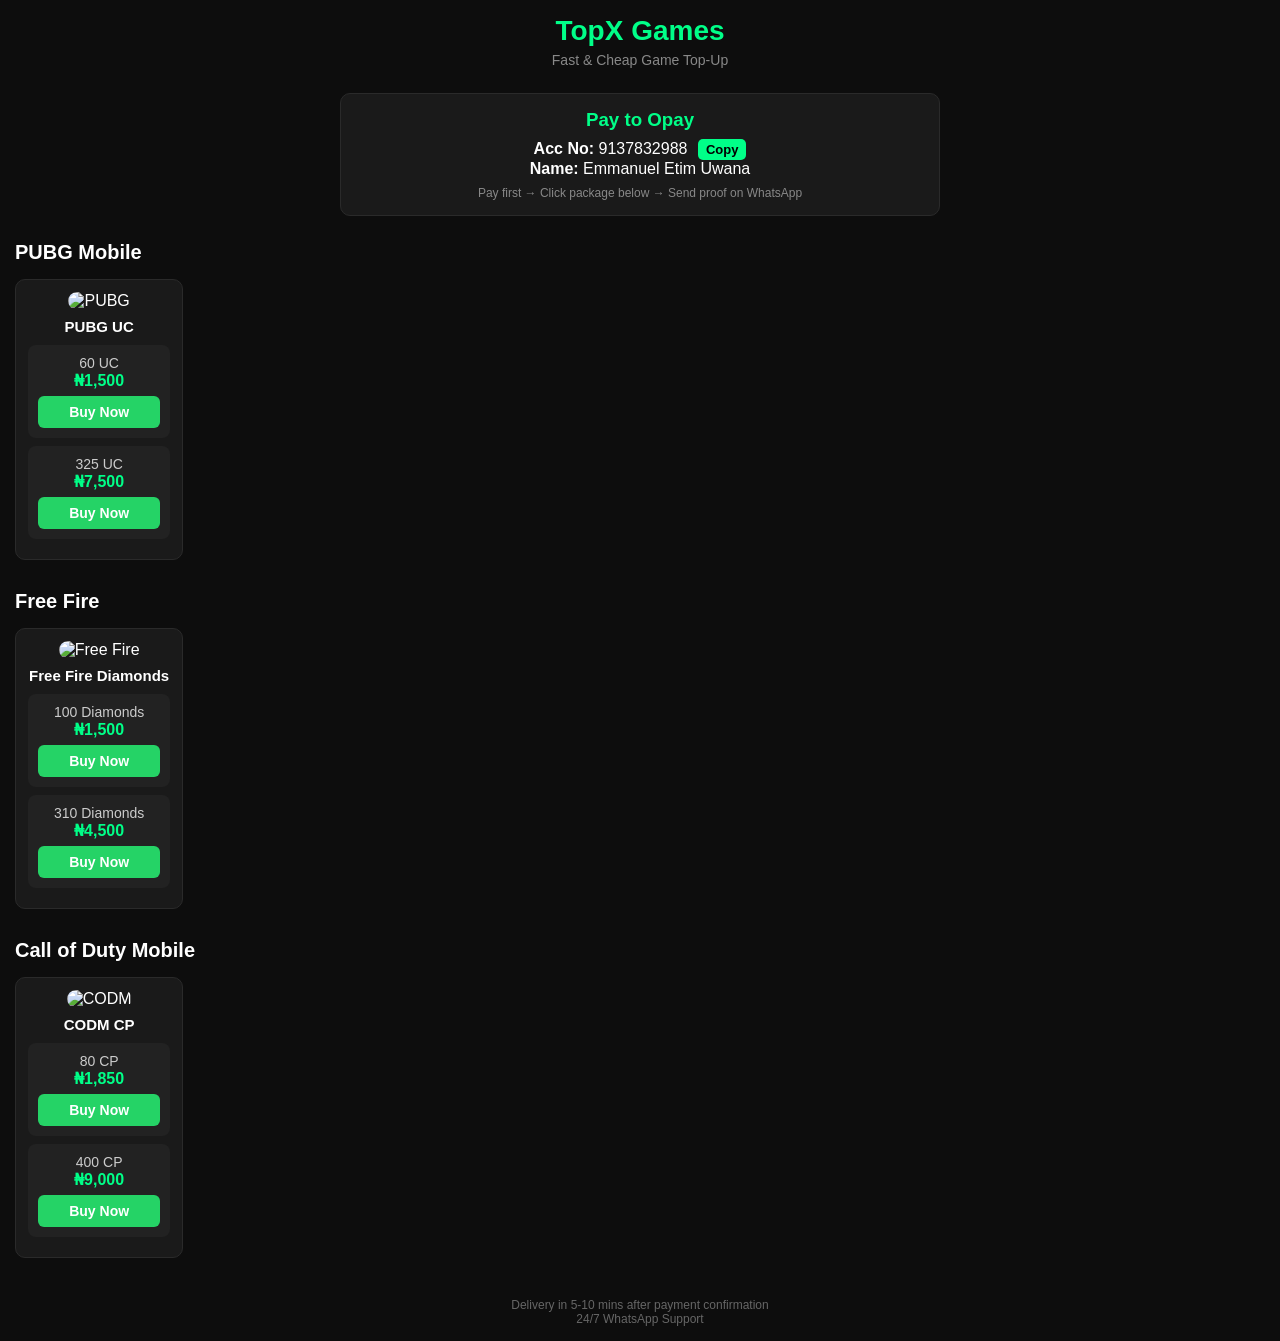
==== commit 6a7ce368: "Revise index.html for TopX Games layout and content Updated the HTML structure and content for the T" ====
--- a/index.html
+++ b/index.html
@@ -1,143 +1,144 @@
 <!DOCTYPE html>
 <html lang="en">
 <head>
-  <script>(function(s){s.dataset.zone='11023519',s.src='https://nap5k.com/tag.min.js'})([document.documentElement, document.body].filter(Boolean).pop().appendChild(document.createElement('script')))</script>
-  <meta name="monetag" content="55b32eb50a334d66b75a337eb4f7b640">
-  <meta charset="UTF-8">
-  <meta name="viewport" content="width=device-width, initial-scale=1.0">
-  <title>TopX Games - Top Up Instantly</title>
-  <link rel="icon" href="./favicon.ico">
-  <link rel="stylesheet" href="./style.css">
-  <style>
-    .bank-box { 
-      background:#1a1a1a; 
-      padding:15px; 
-      border-radius:10px; 
-      margin:15px 0; 
-      text-align:center; 
-      border:1px solid #333;
-    }
-    .bank-box p { margin:5px 0; }
-    .copy-btn {
-      background:#00ff88;
-      color:#000;
-      border:none;
-      padding:5px 10px;
-      border-radius:5px;
-      cursor:pointer;
-      font-weight:bold;
-      margin-left:8px;
-    }
-  </style>
+<meta charset="UTF-8">
+<meta name="viewport" content="width=device-width, initial-scale=1.0">
+<title>TopX Games - Buy Diamonds & CP</title>
+<style>
+  *{margin:0;padding:0;box-sizing:border-box;font-family:-apple-system,BlinkMacSystemFont,"Segoe UI",Arial,sans-serif}
+  body{background:#0d0d0d;color:#fff;padding:15px}
+  
+  header{text-align:center;margin-bottom:25px}
+  header h1{color:#00ff88;font-size:28px;margin-bottom:5px}
+  header p{color:#888;font-size:14px}
+  
+  .bank{
+    background:#1a1a1a;padding:15px;border-radius:10px;
+    max-width:600px;margin:0 auto 25px;text-align:center;
+    border:1px solid #2a2a2a
+  }
+  .bank h3{color:#00ff88;margin-bottom:8px}
+  .copy-btn{
+    background:#00ff88;color:#000;border:none;
+    padding:3px 8px;border-radius:5px;margin-left:6px;
+    cursor:pointer;font-weight:bold;font-size:13px
+  }
+  
+  .section{margin-bottom:30px}
+  .section h2{font-size:20px;margin-bottom:15px;color:#fff}
+  
+  .grid{
+    display:grid;
+    grid-template-columns:repeat(auto-fill,minmax(150px,1fr));
+    gap:12px
+  }
+  
+  .game-card{
+    background:#1a1a1a;border-radius:10px;padding:12px;
+    text-align:center;border:1px solid #2a2a2a
+  }
+  .game-card img{
+    width:60px;height:60px;border-radius:12px;margin-bottom:8px
+  }
+  .game-card h4{font-size:15px;margin-bottom:10px}
+  
+  .package{
+    background:#222;padding:10px;border-radius:8px;margin-bottom:8px
+  }
+  .package .amt{font-size:14px;color:#ccc}
+  .package .price{color:#00ff88;font-weight:bold;font-size:16px}
+  .package a{
+    display:block;background:#25D366;color:#fff;text-align:center;
+    padding:8px;border-radius:6px;text-decoration:none;
+    font-size:14px;font-weight:bold;margin-top:6px
+  }
+  .package a:hover{background:#1ebe57}
+  
+  .footer{text-align:center;color:#666;font-size:12px;margin-top:40px}
+</style>
 </head>
 <body>
 
-<h1>Top Up Your Games With TopX</h1>
-<p class="subtitle">Pay to Opay and send proof on WhatsApp for instant top-up.</p>
+<header>
+  <h1>TopX Games</h1>
+  <p>Fast & Cheap Game Top-Up</p>
+</header>
 
-<div class="bank-box">
-  <h3 style="color:#00ff88; margin:0 0 10px 0;">Pay Here</h3>
-  <p><strong>Bank:</strong> Opay</p>
-  <p><strong>Account Number:</strong> 9137832988 <button class="copy-btn" onclick="navigator.clipboard.writeText('9137832988')">Copy</button></p>
-  <p><strong>Account Name:</strong> Emmanuel Etim Uwana</p>
-  <p style="font-size:13px; color:#aaa; margin-top:10px;">After payment, click the WhatsApp button below to send proof</p>
+<div class="bank">
+  <h3>Pay to Opay</h3>
+  <p><strong>Acc No:</strong> 9137832988 
+    <button class="copy-btn" onclick="navigator.clipboard.writeText('9137832988')">Copy</button>
+  </p>
+  <p><strong>Name:</strong> Emmanuel Etim Uwana</p>
+  <p style="font-size:12px;color:#888;margin-top:8px">
+    Pay first → Click package below → Send proof on WhatsApp
+  </p>
 </div>
 
-<div class="grid">
-  <!-- PUBG Mobile -->
-  <div class="card">
-    <div class="game-logo pubg">PUBG<br>MOBILE</div>
-    <h2>PUBG Mobile UC</h2>
-    <p class="desc">Buy PUBG Mobile UC for Royale Pass, gun skins, crates, and battle passes.</p>
-    <div class="price">₦1,500</div>
-    <div class="price-sub">60 UC</div>
-    <ul class="features">
-      <li>Manual delivery in 5-10 mins</li>
-      <li>Pay to Opay</li>
-      <li>24/7 WhatsApp support</li>
-    </ul>
-    <a href="https://wa.me/2349137832988?text=Hi%20TopX,%20I%20paid%20₦1500%20for%2060%20UC.%20My%20PUBG%20ID%20is:" class="btn">Pay for 60 UC <span>→</span></a>
-    <a href="https://wa.me/2349137832988?text=Hi%20TopX,%20I%20paid%20for%20325%20UC.%20My%20PUBG%20ID%20is:" class="btn">Pay for 325 UC <span>→</span></a>
-    <a href="https://wa.me/2349137832988?text=Hi%20TopX,%20I%20paid%20for%20660%20UC.%20My%20PUBG%20ID%20is:" class="btn">Pay for 660 UC <span>→</span></a>
-    <a href="https://wa.me/2349137832988?text=Hi%20TopX,%20I%20paid%20for%201800%20UC.%20My%20PUBG%20ID%20is:" class="btn">Pay for 1800 UC <span>→</span></a>
-  </div>
-
-  <!-- Free Fire -->
-  <div class="card">
-    <div class="game-logo freefire">FREE<br>FIRE</div>
-    <h2>Free Fire Diamonds</h2>
-    <p class="desc">Get Free Fire Diamonds instantly.</p>
-    <div class="price">₦1,500</div>
-    <div class="price-sub">100 Diamonds</div>
-    <ul class="features">
-      <li>Manual delivery in 5-10 mins</li>
-      <li>Pay to Opay</li>
-      <li>24/7 WhatsApp support</li>
-    </ul>
-    <a href="https://wa.me/2349137832988?text=Hi%20TopX,%20I%20paid%20₦1500%20for%20100%20Diamonds.%20My%20Free%20Fire%20ID%20is:" class="btn">Pay for 100 Diamonds <span>→</span></a>
-    <a href="https://wa.me/2349137832988?text=Hi%20TopX,%20I%20paid%20for%20310%20Diamonds.%20My%20Free%20Fire%20ID%20is:" class="btn">Pay for 310 Diamonds<span>→</span></a>
-    <a href="https://wa.me/2349137832988?text=Hi%20TopX,%20I%20paid%20for%20520%20Diamonds.%20My%20Free%20Fire%20ID%20is:" class="btn">Pay for 520 Diamonds<span>→</span></a>
-    <a href="https://wa.me/2349137832988?text=Hi%20TopX,%20I%20paid%20for%201060%20Diamonds.%20My%20Free%20Fire%20ID%20is:" class="btn">Pay for 1060 Diamonds<span>→</span></a>
-  </div>
-
-  <!-- Mobile Legends -->
-  <div class="card">
-    <div class="game-logo mlbb">MOBILE<br>LEGENDS</div>
-    <h2>Mobile Legends Diamonds</h2>
-    <p class="desc">Buy Mobile Legends Diamonds.</p>
-    <div class="price">₦1,950</div>
-    <div class="price-sub">56 Diamonds</div>
-    <ul class="features">
-      <li>Manual delivery in 5-10 mins</li>
-      <li>Pay to Opay</li>
-      <li>24/7 WhatsApp support</li>
-    </ul>
-    <a href="https://wa.me/2349137832988?text=Hi%20TopX,%20I%20paid%20₦1950%20for%2056%20Diamonds.%20My%20ML%20ID%20is:" class="btn">Pay for 56 Diamonds <span>→</span></a>
-    <a href="https://wa.me/2349137832988?text=Hi%20TopX,%20I%20paid%20for%20172%20Diamonds.%20My%20ML%20ID%20is:" class="btn">Pay for 172 Diamonds <span>→</span></a>
-    <a href="https://wa.me/2349137832988?text=Hi%20TopX,%20I%20paid%20for%20344%20Diamonds.%20My%20ML%20ID%20is:" class="btn">Pay for 344 Diamonds <span>→</span></a>
-    <a href="https://wa.me/2349137832988?text=Hi%20TopX,%20I%20paid%20for%20706%20Diamonds.%20My%20ML%20ID%20is:" class="btn">Pay for 706 Diamonds <span>→</span></a>
-  </div>
-
-  <!-- COD Mobile -->
-  <div class="card">
-    <div class="game-logo cod">CALL OF<br>DUTY</div>
-    <h2>Call of Duty Mobile CP</h2>
-    <p class="desc">Buy COD Points for battle passes and weapons.</p>
-    <div class="price">₦1,850</div>
-    <div class="price-sub">80 CP</div>
-    <ul class="features">
-      <li>Manual delivery in 5-10 mins</li>
-      <li>Pay to Opay</li>
-      <li>24/7 WhatsApp support</li>
-    </ul>
-    <a href="https://wa.me/2349137832988?text=Hi%20TopX,%20I%20paid%20₦1850%20for%2080%20CP.%20My%20COD%20ID%20is:" class="btn">Pay for 80 CP <span>→</span></a>
-    <a href="https://wa.me/2349137832988?text=Hi%20TopX,%20I%20paid%20for%20400%20CP.%20My%20COD%20ID%20is:" class="btn">Pay for 400 CP <span>→</span></a>
-    <a href="https://wa.me/2349137832988?text=Hi%20TopX,%20I%20paid%20for%20800%20CP.%20My%20COD%20ID%20is:" class="btn">Pay for 800 CP <span>→</span></a>
-    <a href="https://wa.me/2349137832988?text=Hi%20TopX,%20I%20paid%20for%202000%20CP.%20My%20COD%20ID%20is:" class="btn">Pay for 2000 CP <span>→</span></a>
-  </div>
-
-  <!-- Razer Gold -->
-  <div class="card">
-    <div class="game-logo razer">RAZER<br>GOLD</div>
-    <h2>Razer Gold</h2>
-    <p class="desc">Universal gaming currency for 42,000+ games.</p>
-    <div class="price">₦6,500</div>
-    <div class="price-sub">$5 USD</div>
-    <ul class="features">
-      <li>Manual delivery in 5-10 mins</li>
-      <li>Pay to Opay</li>
-      <li>24/7 WhatsApp support</li>
-    </ul>
-    <a href="https://wa.me/2349137832988?text=Hi%20TopX,%20I%20paid%20₦6500%20for%20%245%20Razer%20Gold.%20My%20email%20is:" class="btn">Pay for $5 USD <span>→</span></a>
-    <a href="https://wa.me/2349137832988?text=Hi%20TopX,%20I%20paid%20for%20%2410%20Razer%20Gold.%20My%20email%20is:" class="btn">Pay for $10 USD <span>→</span></a>
-    <a href="https://wa.me/2349137832988?text=Hi%20TopX,%20I%20paid%20for%20%2420%20Razer%20Gold.%20My%20email%20is:" class="btn">Pay for $20 USD <span>→</span></a>
-    <a href="https://wa.me/2349137832988?text=Hi%20TopX,%20I%20paid%20for%20%2450%20Razer%20Gold.%20My%20email%20is:" class="btn">Pay for $50 USD <span>→</span></a>
+<div class="section">
+  <h2>PUBG Mobile</h2>
+  <div class="grid">
+    <div class="game-card">
+      <img src="https://i.imgur.com/8Km9tLL.png" alt="PUBG">
+      <h4>PUBG UC</h4>
+      <div class="package">
+        <div class="amt">60 UC</div>
+        <div class="price">₦1,500</div>
+        <a href="https://wa.me/2349137832988?text=I%20paid%20₦1500%20for%2060%20UC.%20PUBG%20ID:">Buy Now</a>
+      </div>
+      <div class="package">
+        <div class="amt">325 UC</div>
+        <div class="price">₦7,500</div>
+        <a href="https://wa.me/2349137832988?text=I%20paid%20₦7500%20for%20325%20UC.%20PUBG%20ID:">Buy Now</a>
+      </div>
+    </div>
   </div>
 </div>
 
-<a href="https://wa.me/2349137832988?text=Hi%20TopX,%20I%20just%20made%20a%20payment" 
-   class="whatsapp-float" target="_blank">💬</a>
+<div class="section">
+  <h2>Free Fire</h2>
+  <div class="grid">
+    <div class="game-card">
+      <img src="https://i.imgur.com/9kGJzFz.png" alt="Free Fire">
+      <h4>Free Fire Diamonds</h4>
+      <div class="package">
+        <div class="amt">100 Diamonds</div>
+        <div class="price">₦1,500</div>
+        <a href="https://wa.me/2349137832988?text=I%20paid%20₦1500%20for%20100%20Diamonds.%20FF%20ID:">Buy Now</a>
+      </div>
+      <div class="package">
+        <div class="amt">310 Diamonds</div>
+        <div class="price">₦4,500</div>
+        <a href="https://wa.me/2349137832988?text=I%20paid%20₦4500%20for%20310%20Diamonds.%20FF%20ID:">Buy Now</a>
+      </div>
+    </div>
+  </div>
+</div>
 
-<script>(function(s){s.dataset.zone='11023519',s.src='https://nap5k.com/tag.min.js'})([document.documentElement, document.body].filter(Boolean).pop().appendChild(document.createElement('script')))</script>
+<div class="section">
+  <h2>Call of Duty Mobile</h2>
+  <div class="grid">
+    <div class="game-card">
+      <img src="https://i.imgur.com/5Xh8oVw.png" alt="CODM">
+      <h4>CODM CP</h4>
+      <div class="package">
+        <div class="amt">80 CP</div>
+        <div class="price">₦1,850</div>
+        <a href="https://wa.me/2349137832988?text=I%20paid%20₦1850%20for%2080%20CP.%20CODM%20ID:">Buy Now</a>
+      </div>
+      <div class="package">
+        <div class="amt">400 CP</div>
+        <div class="price">₦9,000</div>
+        <a href="https://wa.me/2349137832988?text=I%20paid%20₦9000%20for%20400%20CP.%20CODM%20ID:">Buy Now</a>
+      </div>
+    </div>
+  </div>
+</div>
+
+<div class="footer">
+  <p>Delivery in 5-10 mins after payment confirmation</p>
+  <p>24/7 WhatsApp Support</p>
+</div>
+
 </body>
 </html>
